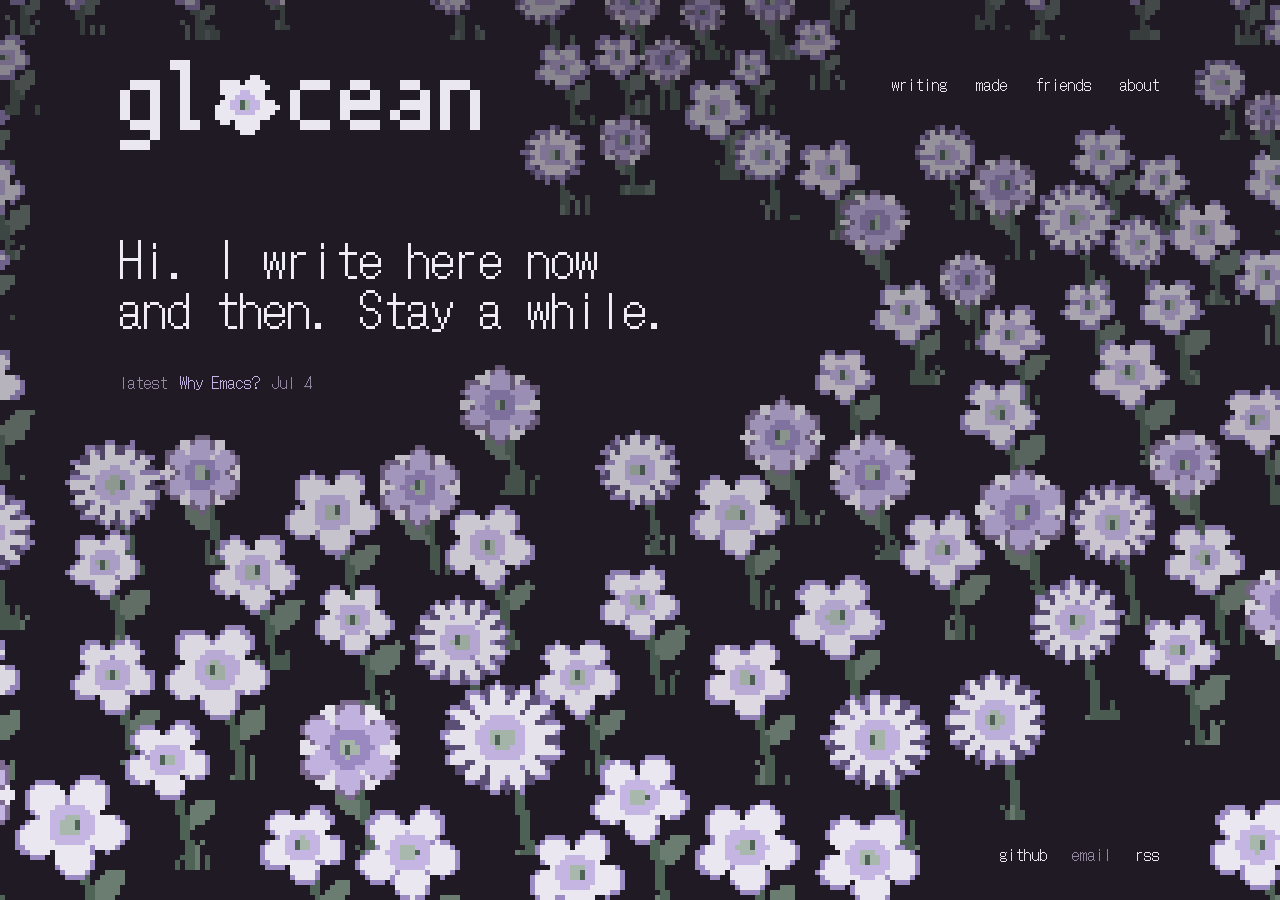
==== index.html @ d0edf9d5 "image-only embeds" ====
<!DOCTYPE html>
<html lang="en">
<head>
  <meta charset="UTF-8">
  <meta name="viewport" content="width=device-width, initial-scale=1.0">
  <title>glocean</title>
  <script>document.documentElement.className+=' js';</script>
  <style>html{color-scheme:dark;background:#1f1a24}</style>
  <meta name="theme-color" content="#c4b5e3">
  <meta property="og:title" content="&#8203;">
  <meta property="og:image" content="https://glocean.dev/assets/og.png">
  <meta name="twitter:card" content="summary_large_image">
  <link rel="icon" type="image/png" sizes="32x32" href="/assets/favicon-32.png">
  <link rel="icon" type="image/png" sizes="16x16" href="/assets/favicon-16.png">
  <link rel="apple-touch-icon" href="/assets/favicon-180.png">
  <link rel="alternate" type="application/rss+xml" title="glocean - writing" href="/feed.xml">
  <link rel="preload" href="/fonts/glocean-dot.woff2" as="font" type="font/woff2" crossorigin>
  <link rel="stylesheet" href="/css/style.css">
</head>
<body data-page="home">
  <div class="root">
    <canvas class="meadow" aria-hidden="true"></canvas>

    <div class="wrap">
      <header class="top">
        <div class="wordmark">
          <a href="/" aria-label="glocean, home"><canvas width="72" height="18"></canvas></a>
          <button type="button" aria-label="pick a petal"></button>
        </div>
        <nav class="nav">
          <a href="/writing/">writing</a>
          <a href="/made/">made</a>
          <a href="/friends/">friends</a>
          <a href="/about/">about</a>
        </nav>
      </header>

      <div class="fade">
        <main>
          <div class="home">
            <h1>Hi. I write here now and then. Stay a while.</h1>
            <!-- LATEST:START -->
            <div class="latest"><span class="muted">latest</span><a class="accent" href="/writing/why-emacs/">Why Emacs?</a><span class="muted">Jul 4</span></div>
            <!-- LATEST:END -->
          </div>
        </main>
      </div>

      <footer class="foot">
        <a href="https://github.com/gloceandotdev" target="_blank" rel="noopener">github</a>
        <span class="muted">email</span>
        <a href="/feed.xml">rss</a>
      </footer>
    </div>

    <canvas class="fall" aria-hidden="true"></canvas>
  </div>

  <script src="/js/meadow.js"></script>
  <script src="/js/site.js"></script>
</body>
</html>
---- css/style.css ----
@font-face {
  font-family: 'glocean dot';
  src: url('/fonts/glocean-dot.woff2') format('woff2');
  font-display: swap;
}

*, *::before, *::after { box-sizing: border-box; }

html, body { margin: 0; background: #1f1a24; color-scheme: dark; }

body {
  color: #ebe7f0;
  font-family: 'glocean dot', monospace;
  font-size: 16px;
  font-weight: 400;
  -webkit-font-smoothing: antialiased;
}

h1, h2, h3, h4, p, ul { margin: 0; font-weight: inherit; }

a { color: inherit; text-decoration: none; }
a:hover { color: #c4b5e3; }

button { font: inherit; }

::selection { background: #c4b5e3; color: #1f1a24; }

.root {
  position: relative;
  overflow: hidden;
  min-height: 100vh;
  display: flex;
  flex-direction: column;
}

.meadow, .fall {
  position: absolute;
  left: 0;
  top: 0;
  display: block;
  image-rendering: pixelated;
  pointer-events: none;
}

.wrap {
  position: relative;
  flex: 1;
  width: 100%;
  max-width: 1160px;
  margin: 0 auto;
  padding: clamp(28px, 5vw, 60px) clamp(20px, 5vw, 60px) 32px;
  display: flex;
  flex-direction: column;
}

.top {
  display: flex;
  flex-wrap: wrap;
  justify-content: space-between;
  align-items: flex-start;
  gap: 16px 32px;
}

.wordmark { position: relative; width: 360px; height: 90px; flex: none; }
.wordmark a { display: block; }
.wordmark canvas { display: block; width: 100%; height: 100%; image-rendering: pixelated; }
.wordmark button {
  all: unset;
  position: absolute;
  left: 23.6111%;
  top: 0;
  width: 22.2222%;
  height: 88.8889%;
  cursor: pointer;
}

.nav { display: flex; flex-wrap: wrap; gap: 12px 28px; padding-top: 14px; }
.nav a.active { color: #c4b5e3; }

.fade { flex: 1; display: flex; flex-direction: column; }

main { flex: 1; display: flex; flex-direction: column; padding-bottom: 48px; }

.floor { height: 240px; flex: none; }

.foot {
  padding-top: 20px;
  display: flex;
  flex-wrap: wrap;
  justify-content: flex-end;
  align-items: center;
  gap: 12px 24px;
}

.muted { color: #958aa3; }
.accent { color: #c4b5e3; }
.sage { color: #a9b8ac; }

.home { display: flex; flex-direction: column; padding-top: clamp(40px, 10vh, 140px); }
.home h1 {
  max-width: 640px;
  align-self: flex-start;
  font-size: 48px;
  line-height: 1.04;
  color: #f1edf5;
  text-wrap: balance;
}
.latest { margin-top: 32px; align-self: flex-start; display: flex; flex-wrap: wrap; gap: 6px 12px; }

.page { display: flex; flex-direction: column; padding-top: 64px; max-width: 820px; }
.page h1 { font-size: 48px; line-height: 1; color: #f1edf5; }
.lede {
  margin-top: 18px;
  max-width: 620px;
  font-size: 24px;
  line-height: 1.3;
  color: #b9b0c6;
  text-wrap: pretty;
}
.endlink { margin-top: 28px; align-self: flex-start; color: #c4b5e3; }

.btn {
  all: unset;
  cursor: pointer;
  box-sizing: border-box;
  display: inline-flex;
  align-items: center;
  height: 28px;
  padding: 0 10px;
  line-height: 1;
  border: 1px solid #3a3245;
}
.btn:hover { color: #c4b5e3; }

.filter {
  margin-top: 44px;
  display: flex;
  flex-wrap: wrap;
  align-items: center;
  gap: 8px;
  padding-bottom: 16px;
  border-bottom: 1px solid #3a3245;
}
.filter button { all: unset; cursor: pointer; box-sizing: border-box; display: inline-flex; align-items: center; height: 28px; padding: 0 10px; line-height: 1; border: 1px solid #3a3245; }
.filter button:hover { color: #c4b5e3; }
.filter button.active { background: #c4b5e3; color: #1f1a24; }
.filter .count { margin-left: auto; line-height: 1; color: #958aa3; }

.post-row { display: flex; flex-direction: column; gap: 8px; padding: 24px 0; border-bottom: 1px solid #3a3245; }
.post-row[hidden] { display: none; }
.meta { display: flex; flex-wrap: wrap; gap: 4px 14px; color: #958aa3; }
.meta .tags, .meta a { color: #a9b8ac; }
.meta a:hover { color: #c4b5e3; }
.row-title { font-size: 32px; line-height: 1.1; }
.row-desc { font-size: 16px; line-height: 1.4; color: #b9b0c6; text-wrap: pretty; }
.empty { margin-top: 24px; color: #b9b0c6; }
.empty[hidden] { display: none; }

.post { display: flex; flex-direction: column; padding-top: 56px; max-width: 700px; }
.post h1 { margin: 0 0 18px; font-size: 48px; line-height: 0.95; color: #f1edf5; }
.post > .meta { padding-bottom: 28px; border-bottom: 1px solid #3a3245; }

.prose { padding-top: 36px; }
.prose h2 { margin: 56px 0 18px; font-size: 32px; line-height: 1.1; color: #f1edf5; }
.prose > h2:first-child { margin-top: 0; }
.prose h3 { margin: 32px 0 10px; font-size: 24px; line-height: 1.2; color: #c4b5e3; }
.prose p { margin: 0 0 22px; font-size: 16px; line-height: 1.9; color: #e3dde9; text-wrap: pretty; }
.prose i, .prose em, .prose b, .prose strong { font-style: normal; font-weight: inherit; color: #c4b5e3; }
.prose a { color: #c4b5e3; }
.prose code { font-family: inherit; font-size: 16px; color: #c4b5e3; background: #2a2431; padding: 1px 6px; }
.prose pre { margin: 0 0 22px; padding: 16px 20px; background: #17131b; overflow-x: auto; }
.prose pre code { background: none; padding: 0; color: #e3dde9; line-height: 1.5; }
.prose ul, .prose ol { margin: 0 0 22px; padding-left: 24px; line-height: 1.9; color: #e3dde9; }

.post-end {
  margin-top: 28px;
  padding-top: 20px;
  border-top: 1px solid #3a3245;
  display: flex;
  flex-wrap: wrap;
  justify-content: space-between;
  gap: 12px 24px;
  color: #958aa3;
}
.post-end .filed { display: flex; gap: 10px; }
.post-end .filed a { color: #a9b8ac; }
.post-end .filed a:hover { color: #c4b5e3; }

.proj-list { margin-top: 44px; display: flex; flex-direction: column; }
.proj { display: flex; flex-direction: column; gap: 6px; padding: 22px 0; border-top: 1px solid #3a3245; }
.proj:last-child { border-bottom: 1px solid #3a3245; }
.proj-head { display: flex; flex-wrap: wrap; justify-content: space-between; align-items: baseline; gap: 4px 16px; }
.proj-head .lang { color: #958aa3; }

.badge-own { margin-top: 44px; display: flex; flex-wrap: wrap; align-items: center; gap: 20px 28px; }
.badge-own img, .badges img { display: block; width: 176px; height: 62px; image-rendering: pixelated; }
.badge-info { display: flex; flex-direction: column; gap: 12px; min-width: 0; flex: 1; }
.badge-info code { font-family: inherit; font-size: 14px; line-height: 1.5; color: #b9b0c6; word-break: break-all; }
.badge-actions { display: flex; flex-wrap: wrap; align-items: center; gap: 8px 18px; }
.badge-actions { gap: 8px; }
.badge-actions .btn { color: #c4b5e3; }
.badges { margin-top: 56px; padding-top: 24px; border-top: 1px solid #3a3245; display: flex; flex-wrap: wrap; gap: 16px; }
.badges a { display: block; }

.about-lede { margin-top: 28px; max-width: 680px; line-height: 1.35; }
.cols {
  margin-top: 56px;
  display: grid;
  grid-template-columns: repeat(auto-fit, minmax(min(100%, 300px), 1fr));
  gap: 48px 56px;
}
.col { display: flex; flex-direction: column; }
.col-label { color: #c4b5e3; padding-bottom: 12px; }
.col-item { padding: 12px 0; border-top: 1px solid #3a3245; line-height: 1.35; }

html.js .fade, html.js .meadow, html.js .fall { opacity: 0; }

@media (prefers-reduced-motion: reduce) {
  html.js .fade, html.js .meadow, html.js .fall { opacity: 1; }
}

@media (max-width: 420px) {
  .wordmark { width: 288px; height: 72px; }
}
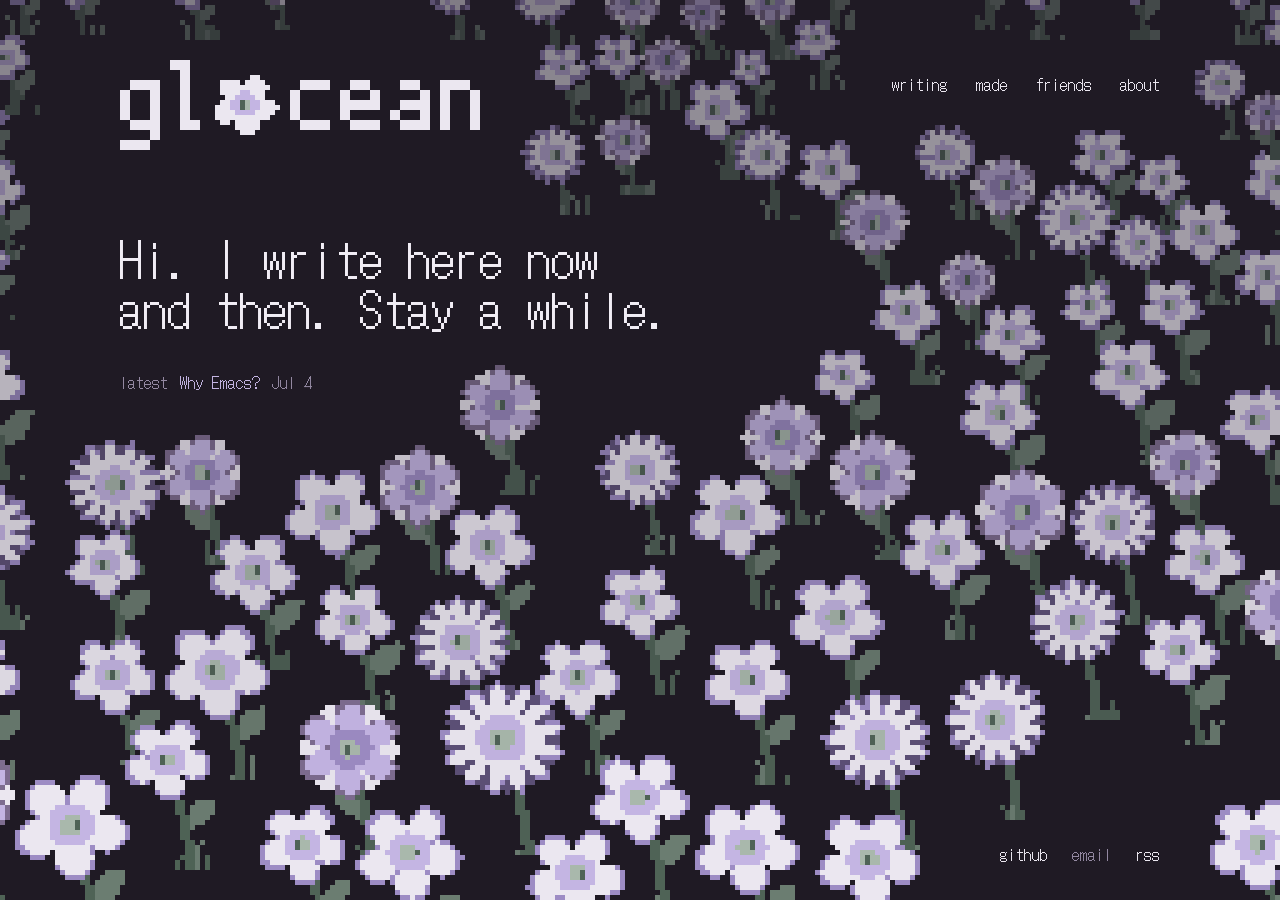
==== commit 615c292e: "capitalize Glocean in titles" ====
--- a/index.html
+++ b/index.html
@@ -3,17 +3,17 @@
 <head>
   <meta charset="UTF-8">
   <meta name="viewport" content="width=device-width, initial-scale=1.0">
-  <title>glocean</title>
+  <title>Glocean</title>
   <script>document.documentElement.className+=' js';</script>
   <style>html{color-scheme:dark;background:#1f1a24}</style>
   <meta name="theme-color" content="#c4b5e3">
-  <meta property="og:title" content="&#8203;">
+  <meta property="og:title" content="Glocean">
   <meta property="og:image" content="https://glocean.dev/assets/og.png">
   <meta name="twitter:card" content="summary_large_image">
   <link rel="icon" type="image/png" sizes="32x32" href="/assets/favicon-32.png">
   <link rel="icon" type="image/png" sizes="16x16" href="/assets/favicon-16.png">
   <link rel="apple-touch-icon" href="/assets/favicon-180.png">
-  <link rel="alternate" type="application/rss+xml" title="glocean - writing" href="/feed.xml">
+  <link rel="alternate" type="application/rss+xml" title="Glocean - writing" href="/feed.xml">
   <link rel="preload" href="/fonts/glocean-dot.woff2" as="font" type="font/woff2" crossorigin>
   <link rel="stylesheet" href="/css/style.css">
 </head>
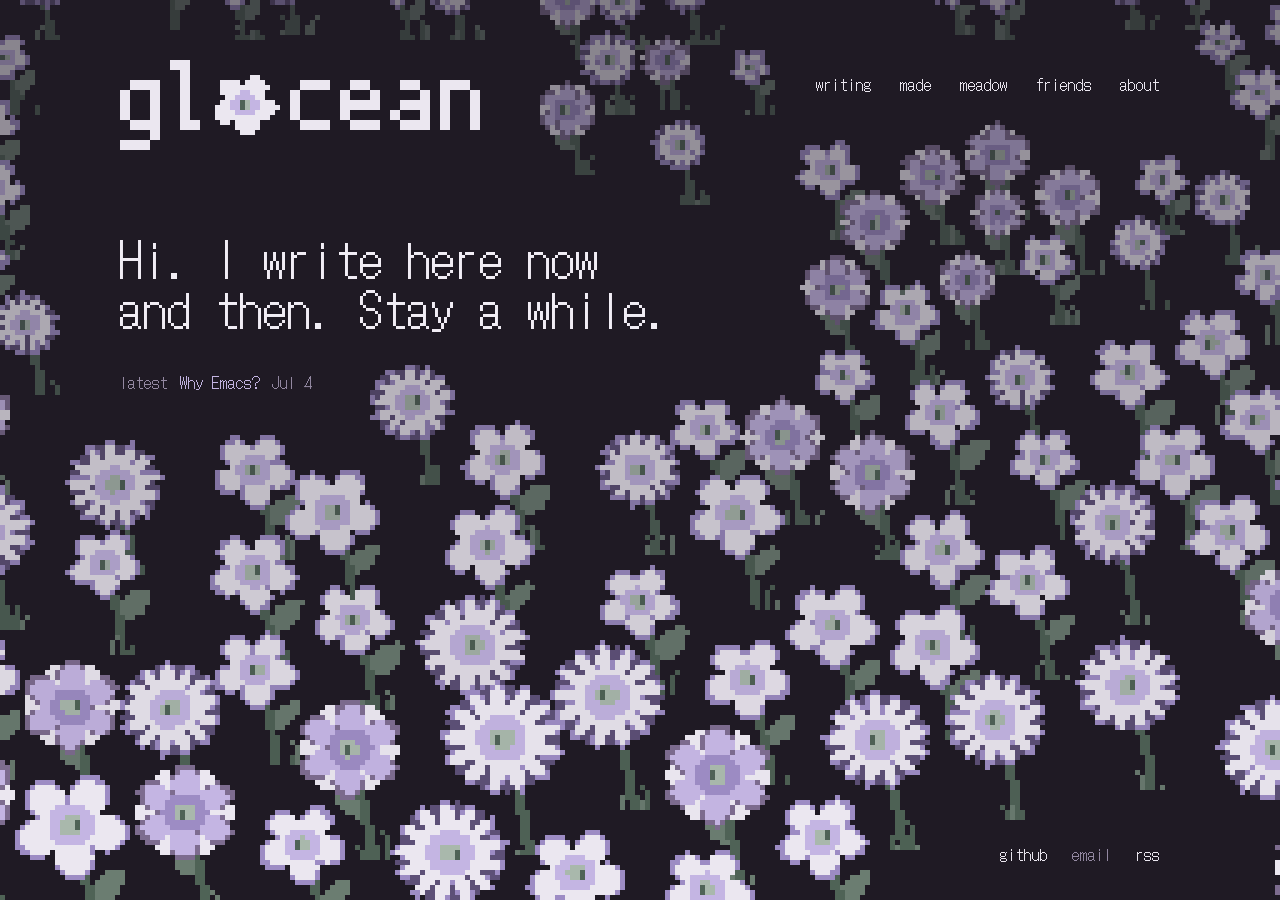
==== commit 4df4cdd0: "add meadow palette page" ====
--- a/index.html
+++ b/index.html
@@ -30,6 +30,7 @@
         <nav class="nav">
           <a href="/writing/">writing</a>
           <a href="/made/">made</a>
+          <a href="/meadow/">meadow</a>
           <a href="/friends/">friends</a>
           <a href="/about/">about</a>
         </nav>
--- a/css/style.css
+++ b/css/style.css
@@ -213,6 +213,30 @@
 .col-label { color: #c4b5e3; padding-bottom: 12px; }
 .col-item { padding: 12px 0; border-top: 1px solid #3a3245; line-height: 1.35; }
 
+.pal-actions { margin-top: 28px; display: flex; flex-wrap: wrap; align-items: center; gap: 8px 18px; }
+.pal-actions .btn { color: #c4b5e3; }
+.pal-label {
+  margin-top: 56px;
+  padding-bottom: 12px;
+  border-bottom: 1px solid #3a3245;
+  display: flex;
+  justify-content: space-between;
+  gap: 16px;
+  color: #c4b5e3;
+}
+.pal-label span + span { color: #958aa3; }
+.swatches { margin-top: 20px; display: grid; grid-template-columns: repeat(auto-fill, minmax(88px, 1fr)); gap: 20px 16px; }
+.swatch, .shade { all: unset; cursor: pointer; display: flex; flex-direction: column; gap: 4px; }
+.swatch .chip, .shade .chip { display: block; height: 64px; border: 1px solid #3a3245; margin-bottom: 4px; }
+.swatch.term .chip { height: 28px; }
+.flower { display: flex; flex-direction: column; gap: 8px; }
+@media (min-width: 640px) { .swatches.flowers { grid-template-columns: repeat(6, 1fr); } }
+.flower .chip { height: 40px; }
+.hex { color: #958aa3; }
+.swatch:hover .hex, .shade:hover .hex { color: #c4b5e3; }
+.swatch:focus-visible, .shade:focus-visible { outline: 1px solid #c4b5e3; outline-offset: 4px; }
+.page > .empty { margin-top: 20px; }
+
 html.js .fade, html.js .meadow, html.js .fall { opacity: 0; }
 
 @media (prefers-reduced-motion: reduce) {
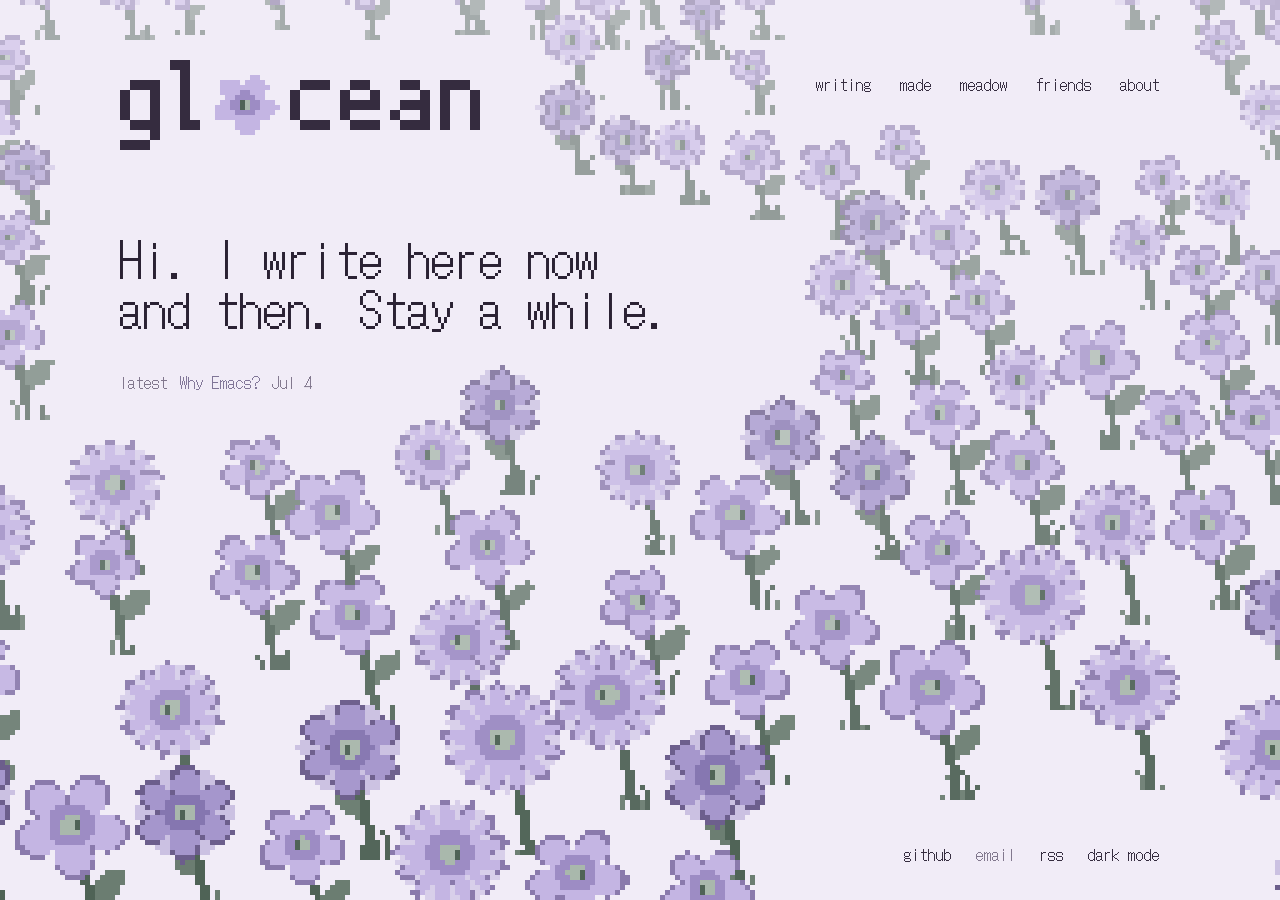
==== commit a1332452: "add light mode and meadow light" ====
--- a/index.html
+++ b/index.html
@@ -4,8 +4,8 @@
   <meta charset="UTF-8">
   <meta name="viewport" content="width=device-width, initial-scale=1.0">
   <title>Glocean</title>
-  <script>document.documentElement.className+=' js';</script>
-  <style>html{color-scheme:dark;background:#1f1a24}</style>
+  <script>(function(){var e=document.documentElement;e.className+=' js';try{var t=localStorage.getItem('theme');if(t==='light'||t==='dark')e.setAttribute('data-theme',t);}catch(n){}})();</script>
+  <style>html{color-scheme:dark;background:#1f1a24}@media(prefers-color-scheme:light){html:not([data-theme=dark]){color-scheme:light;background:#f1ecf7}}html[data-theme=light]{color-scheme:light;background:#f1ecf7}</style>
   <meta name="theme-color" content="#c4b5e3">
   <meta property="og:title" content="Glocean">
   <meta property="og:image" content="https://glocean.dev/assets/og.png">
@@ -51,6 +51,7 @@
         <a href="https://github.com/gloceandotdev" target="_blank" rel="noopener">github</a>
         <span class="muted">email</span>
         <a href="/feed.xml">rss</a>
+        <button type="button" class="theme" hidden>light mode</button>
       </footer>
     </div>
 
--- a/css/style.css
+++ b/css/style.css
@@ -4,12 +4,59 @@
   font-display: swap;
 }
 
+:root {
+  color-scheme: dark;
+  --base: #1f1a24;
+  --text: #ebe7f0;
+  --head: #f1edf5;
+  --body: #e3dde9;
+  --subtle: #b9b0c6;
+  --muted: #958aa3;
+  --accent: #c4b5e3;
+  --sage: #a9b8ac;
+  --line: #3a3245;
+  --code: #2a2431;
+  --pre: #17131b;
+}
+
+@media (prefers-color-scheme: light) {
+  :root:not([data-theme="dark"]) {
+    color-scheme: light;
+    --base: #f1ecf7;
+    --text: #352c3f;
+    --head: #2b2234;
+    --body: #3f3649;
+    --subtle: #5c5169;
+    --muted: #81778d;
+    --accent: #807597;
+    --sage: #6e8272;
+    --line: #d9d2e2;
+    --code: #e6e0ed;
+    --pre: #e6e0ed;
+  }
+}
+
+:root[data-theme="light"] {
+  color-scheme: light;
+  --base: #f1ecf7;
+  --text: #352c3f;
+  --head: #2b2234;
+  --body: #3f3649;
+  --subtle: #5c5169;
+  --muted: #81778d;
+  --accent: #807597;
+  --sage: #6e8272;
+  --line: #d9d2e2;
+  --code: #e6e0ed;
+  --pre: #e6e0ed;
+}
+
 *, *::before, *::after { box-sizing: border-box; }
 
-html, body { margin: 0; background: #1f1a24; color-scheme: dark; }
+html, body { margin: 0; background: var(--base); }
 
 body {
-  color: #ebe7f0;
+  color: var(--text);
   font-family: 'glocean dot', monospace;
   font-size: 16px;
   font-weight: 400;
@@ -19,11 +66,11 @@
 h1, h2, h3, h4, p, ul { margin: 0; font-weight: inherit; }
 
 a { color: inherit; text-decoration: none; }
-a:hover { color: #c4b5e3; }
+a:hover { color: var(--accent); }
 
 button { font: inherit; }
 
-::selection { background: #c4b5e3; color: #1f1a24; }
+::selection { background: var(--accent); color: var(--base); }
 
 .root {
   position: relative;
@@ -75,13 +122,18 @@
 }
 
 .nav { display: flex; flex-wrap: wrap; gap: 12px 28px; padding-top: 14px; }
-.nav a.active { color: #c4b5e3; }
+.nav a.active { color: var(--accent); }
 
 .fade { flex: 1; display: flex; flex-direction: column; }
 
 main { flex: 1; display: flex; flex-direction: column; padding-bottom: 48px; }
 
 .floor { height: 240px; flex: none; }
+
+button.theme { all: unset; cursor: pointer; }
+button.theme[hidden] { display: none; }
+button.theme:hover { color: var(--accent); }
+button.theme:focus-visible { outline: 1px solid var(--accent); outline-offset: 4px; }
 
 .foot {
   padding-top: 20px;
@@ -92,9 +144,9 @@
   gap: 12px 24px;
 }
 
-.muted { color: #958aa3; }
-.accent { color: #c4b5e3; }
-.sage { color: #a9b8ac; }
+.muted { color: var(--muted); }
+.accent { color: var(--accent); }
+.sage { color: var(--sage); }
 
 .home { display: flex; flex-direction: column; padding-top: clamp(40px, 10vh, 140px); }
 .home h1 {
@@ -102,22 +154,22 @@
   align-self: flex-start;
   font-size: 48px;
   line-height: 1.04;
-  color: #f1edf5;
+  color: var(--head);
   text-wrap: balance;
 }
 .latest { margin-top: 32px; align-self: flex-start; display: flex; flex-wrap: wrap; gap: 6px 12px; }
 
 .page { display: flex; flex-direction: column; padding-top: 64px; max-width: 820px; }
-.page h1 { font-size: 48px; line-height: 1; color: #f1edf5; }
+.page h1 { font-size: 48px; line-height: 1; color: var(--head); }
 .lede {
   margin-top: 18px;
   max-width: 620px;
   font-size: 24px;
   line-height: 1.3;
-  color: #b9b0c6;
+  color: var(--subtle);
   text-wrap: pretty;
 }
-.endlink { margin-top: 28px; align-self: flex-start; color: #c4b5e3; }
+.endlink { margin-top: 28px; align-self: flex-start; color: var(--accent); }
 
 .btn {
   all: unset;
@@ -128,9 +180,9 @@
   height: 28px;
   padding: 0 10px;
   line-height: 1;
-  border: 1px solid #3a3245;
-}
-.btn:hover { color: #c4b5e3; }
+  border: 1px solid var(--line);
+}
+.btn:hover { color: var(--accent); }
 
 .filter {
   margin-top: 44px;
@@ -139,67 +191,67 @@
   align-items: center;
   gap: 8px;
   padding-bottom: 16px;
-  border-bottom: 1px solid #3a3245;
-}
-.filter button { all: unset; cursor: pointer; box-sizing: border-box; display: inline-flex; align-items: center; height: 28px; padding: 0 10px; line-height: 1; border: 1px solid #3a3245; }
-.filter button:hover { color: #c4b5e3; }
-.filter button.active { background: #c4b5e3; color: #1f1a24; }
-.filter .count { margin-left: auto; line-height: 1; color: #958aa3; }
-
-.post-row { display: flex; flex-direction: column; gap: 8px; padding: 24px 0; border-bottom: 1px solid #3a3245; }
+  border-bottom: 1px solid var(--line);
+}
+.filter button { all: unset; cursor: pointer; box-sizing: border-box; display: inline-flex; align-items: center; height: 28px; padding: 0 10px; line-height: 1; border: 1px solid var(--line); }
+.filter button:hover { color: var(--accent); }
+.filter button.active { background: var(--accent); color: var(--base); }
+.filter .count { margin-left: auto; line-height: 1; color: var(--muted); }
+
+.post-row { display: flex; flex-direction: column; gap: 8px; padding: 24px 0; border-bottom: 1px solid var(--line); }
 .post-row[hidden] { display: none; }
-.meta { display: flex; flex-wrap: wrap; gap: 4px 14px; color: #958aa3; }
-.meta .tags, .meta a { color: #a9b8ac; }
-.meta a:hover { color: #c4b5e3; }
+.meta { display: flex; flex-wrap: wrap; gap: 4px 14px; color: var(--muted); }
+.meta .tags, .meta a { color: var(--sage); }
+.meta a:hover { color: var(--accent); }
 .row-title { font-size: 32px; line-height: 1.1; }
-.row-desc { font-size: 16px; line-height: 1.4; color: #b9b0c6; text-wrap: pretty; }
-.empty { margin-top: 24px; color: #b9b0c6; }
+.row-desc { font-size: 16px; line-height: 1.4; color: var(--subtle); text-wrap: pretty; }
+.empty { margin-top: 24px; color: var(--subtle); }
 .empty[hidden] { display: none; }
 
 .post { display: flex; flex-direction: column; padding-top: 56px; max-width: 700px; }
-.post h1 { margin: 0 0 18px; font-size: 48px; line-height: 0.95; color: #f1edf5; }
-.post > .meta { padding-bottom: 28px; border-bottom: 1px solid #3a3245; }
+.post h1 { margin: 0 0 18px; font-size: 48px; line-height: 0.95; color: var(--head); }
+.post > .meta { padding-bottom: 28px; border-bottom: 1px solid var(--line); }
 
 .prose { padding-top: 36px; }
-.prose h2 { margin: 56px 0 18px; font-size: 32px; line-height: 1.1; color: #f1edf5; }
+.prose h2 { margin: 56px 0 18px; font-size: 32px; line-height: 1.1; color: var(--head); }
 .prose > h2:first-child { margin-top: 0; }
-.prose h3 { margin: 32px 0 10px; font-size: 24px; line-height: 1.2; color: #c4b5e3; }
-.prose p { margin: 0 0 22px; font-size: 16px; line-height: 1.9; color: #e3dde9; text-wrap: pretty; }
-.prose i, .prose em, .prose b, .prose strong { font-style: normal; font-weight: inherit; color: #c4b5e3; }
-.prose a { color: #c4b5e3; }
-.prose code { font-family: inherit; font-size: 16px; color: #c4b5e3; background: #2a2431; padding: 1px 6px; }
-.prose pre { margin: 0 0 22px; padding: 16px 20px; background: #17131b; overflow-x: auto; }
-.prose pre code { background: none; padding: 0; color: #e3dde9; line-height: 1.5; }
-.prose ul, .prose ol { margin: 0 0 22px; padding-left: 24px; line-height: 1.9; color: #e3dde9; }
+.prose h3 { margin: 32px 0 10px; font-size: 24px; line-height: 1.2; color: var(--accent); }
+.prose p { margin: 0 0 22px; font-size: 16px; line-height: 1.9; color: var(--body); text-wrap: pretty; }
+.prose i, .prose em, .prose b, .prose strong { font-style: normal; font-weight: inherit; color: var(--accent); }
+.prose a { color: var(--accent); }
+.prose code { font-family: inherit; font-size: 16px; color: var(--accent); background: var(--code); padding: 1px 6px; }
+.prose pre { margin: 0 0 22px; padding: 16px 20px; background: var(--pre); overflow-x: auto; }
+.prose pre code { background: none; padding: 0; color: var(--body); line-height: 1.5; }
+.prose ul, .prose ol { margin: 0 0 22px; padding-left: 24px; line-height: 1.9; color: var(--body); }
 
 .post-end {
   margin-top: 28px;
   padding-top: 20px;
-  border-top: 1px solid #3a3245;
+  border-top: 1px solid var(--line);
   display: flex;
   flex-wrap: wrap;
   justify-content: space-between;
   gap: 12px 24px;
-  color: #958aa3;
+  color: var(--muted);
 }
 .post-end .filed { display: flex; gap: 10px; }
-.post-end .filed a { color: #a9b8ac; }
-.post-end .filed a:hover { color: #c4b5e3; }
+.post-end .filed a { color: var(--sage); }
+.post-end .filed a:hover { color: var(--accent); }
 
 .proj-list { margin-top: 44px; display: flex; flex-direction: column; }
-.proj { display: flex; flex-direction: column; gap: 6px; padding: 22px 0; border-top: 1px solid #3a3245; }
-.proj:last-child { border-bottom: 1px solid #3a3245; }
+.proj { display: flex; flex-direction: column; gap: 6px; padding: 22px 0; border-top: 1px solid var(--line); }
+.proj:last-child { border-bottom: 1px solid var(--line); }
 .proj-head { display: flex; flex-wrap: wrap; justify-content: space-between; align-items: baseline; gap: 4px 16px; }
-.proj-head .lang { color: #958aa3; }
+.proj-head .lang { color: var(--muted); }
 
 .badge-own { margin-top: 44px; display: flex; flex-wrap: wrap; align-items: center; gap: 20px 28px; }
 .badge-own img, .badges img { display: block; width: 176px; height: 62px; image-rendering: pixelated; }
 .badge-info { display: flex; flex-direction: column; gap: 12px; min-width: 0; flex: 1; }
-.badge-info code { font-family: inherit; font-size: 14px; line-height: 1.5; color: #b9b0c6; word-break: break-all; }
+.badge-info code { font-family: inherit; font-size: 14px; line-height: 1.5; color: var(--subtle); word-break: break-all; }
 .badge-actions { display: flex; flex-wrap: wrap; align-items: center; gap: 8px 18px; }
 .badge-actions { gap: 8px; }
-.badge-actions .btn { color: #c4b5e3; }
-.badges { margin-top: 56px; padding-top: 24px; border-top: 1px solid #3a3245; display: flex; flex-wrap: wrap; gap: 16px; }
+.badge-actions .btn { color: var(--accent); }
+.badges { margin-top: 56px; padding-top: 24px; border-top: 1px solid var(--line); display: flex; flex-wrap: wrap; gap: 16px; }
 .badges a { display: block; }
 
 .about-lede { margin-top: 28px; max-width: 680px; line-height: 1.35; }
@@ -210,32 +262,40 @@
   gap: 48px 56px;
 }
 .col { display: flex; flex-direction: column; }
-.col-label { color: #c4b5e3; padding-bottom: 12px; }
-.col-item { padding: 12px 0; border-top: 1px solid #3a3245; line-height: 1.35; }
+.col-label { color: var(--accent); padding-bottom: 12px; }
+.col-item { padding: 12px 0; border-top: 1px solid var(--line); line-height: 1.35; }
 
 .pal-actions { margin-top: 28px; display: flex; flex-wrap: wrap; align-items: center; gap: 8px 18px; }
-.pal-actions .btn { color: #c4b5e3; }
+.pal-actions .btn { color: var(--accent); }
 .pal-label {
   margin-top: 56px;
   padding-bottom: 12px;
-  border-bottom: 1px solid #3a3245;
+  border-bottom: 1px solid var(--line);
   display: flex;
   justify-content: space-between;
   gap: 16px;
-  color: #c4b5e3;
-}
-.pal-label span + span { color: #958aa3; }
+  color: var(--accent);
+}
+.pal-label span + span { color: var(--muted); }
 .swatches { margin-top: 20px; display: grid; grid-template-columns: repeat(auto-fill, minmax(88px, 1fr)); gap: 20px 16px; }
 .swatch, .shade { all: unset; cursor: pointer; display: flex; flex-direction: column; gap: 4px; }
-.swatch .chip, .shade .chip { display: block; height: 64px; border: 1px solid #3a3245; margin-bottom: 4px; }
+.swatch .chip, .shade .chip { display: block; height: 64px; border: 1px solid var(--line); margin-bottom: 4px; }
 .swatch.term .chip { height: 28px; }
 .flower { display: flex; flex-direction: column; gap: 8px; }
 @media (min-width: 640px) { .swatches.flowers { grid-template-columns: repeat(6, 1fr); } }
 .flower .chip { height: 40px; }
-.hex { color: #958aa3; }
-.swatch:hover .hex, .shade:hover .hex { color: #c4b5e3; }
-.swatch:focus-visible, .shade:focus-visible { outline: 1px solid #c4b5e3; outline-offset: 4px; }
-.page > .empty { margin-top: 20px; }
+.hex { color: var(--muted); }
+.swatch:hover .hex, .shade:hover .hex { color: var(--accent); }
+.swatch:focus-visible, .shade:focus-visible { outline: 1px solid var(--accent); outline-offset: 4px; }
+.page .ports-empty { margin-top: 20px; }
+.v-dark { display: contents; }
+.v-light { display: none; }
+:root[data-theme="light"] .v-dark { display: none; }
+:root[data-theme="light"] .v-light { display: contents; }
+@media (prefers-color-scheme: light) {
+  :root:not([data-theme="dark"]) .v-dark { display: none; }
+  :root:not([data-theme="dark"]) .v-light { display: contents; }
+}
 
 html.js .fade, html.js .meadow, html.js .fall { opacity: 0; }
 
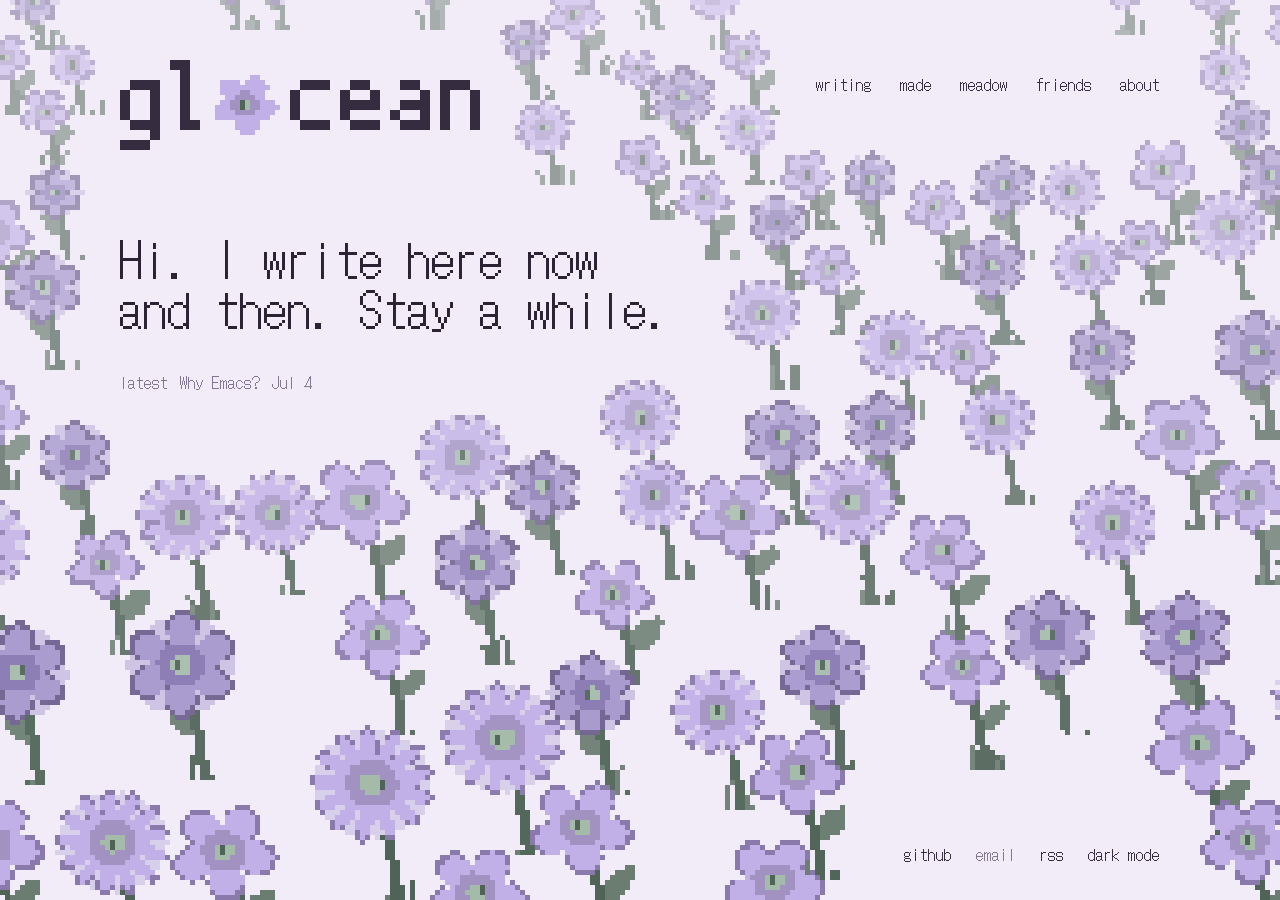
==== commit 3378c19a: "meadow: brighten palette, list ghostty port" ====
--- a/index.html
+++ b/index.html
@@ -6,7 +6,7 @@
   <title>Glocean</title>
   <script>(function(){var e=document.documentElement;e.className+=' js';try{var t=localStorage.getItem('theme');if(t==='light'||t==='dark')e.setAttribute('data-theme',t);}catch(n){}})();</script>
   <style>html{color-scheme:dark;background:#1f1a24}@media(prefers-color-scheme:light){html:not([data-theme=dark]){color-scheme:light;background:#f1ecf7}}html[data-theme=light]{color-scheme:light;background:#f1ecf7}</style>
-  <meta name="theme-color" content="#c4b5e3">
+  <meta name="theme-color" content="#c1b0e7">
   <meta property="og:title" content="Glocean">
   <meta property="og:image" content="https://glocean.dev/assets/og.png">
   <meta name="twitter:card" content="summary_large_image">
--- a/css/style.css
+++ b/css/style.css
@@ -12,8 +12,8 @@
   --body: #e3dde9;
   --subtle: #b9b0c6;
   --muted: #958aa3;
-  --accent: #c4b5e3;
-  --sage: #a9b8ac;
+  --accent: #c1b0e7;
+  --sage: #a4bba9;
   --line: #3a3245;
   --code: #2a2431;
   --pre: #17131b;
@@ -183,6 +183,7 @@
   border: 1px solid var(--line);
 }
 .btn:hover { color: var(--accent); }
+.btn[hidden] { display: none; }
 
 .filter {
   margin-top: 44px;
@@ -287,7 +288,9 @@
 .hex { color: var(--muted); }
 .swatch:hover .hex, .shade:hover .hex { color: var(--accent); }
 .swatch:focus-visible, .shade:focus-visible { outline: 1px solid var(--accent); outline-offset: 4px; }
-.page .ports-empty { margin-top: 20px; }
+.ports { margin-top: 20px; display: flex; flex-wrap: wrap; gap: 12px; }
+.ports a { box-sizing: border-box; display: inline-flex; align-items: center; height: 44px; padding: 0 22px; line-height: 1; border: 1px solid var(--line); }
+.ports a:focus-visible { outline: 1px solid var(--accent); outline-offset: 4px; }
 .v-dark { display: contents; }
 .v-light { display: none; }
 :root[data-theme="light"] .v-dark { display: none; }
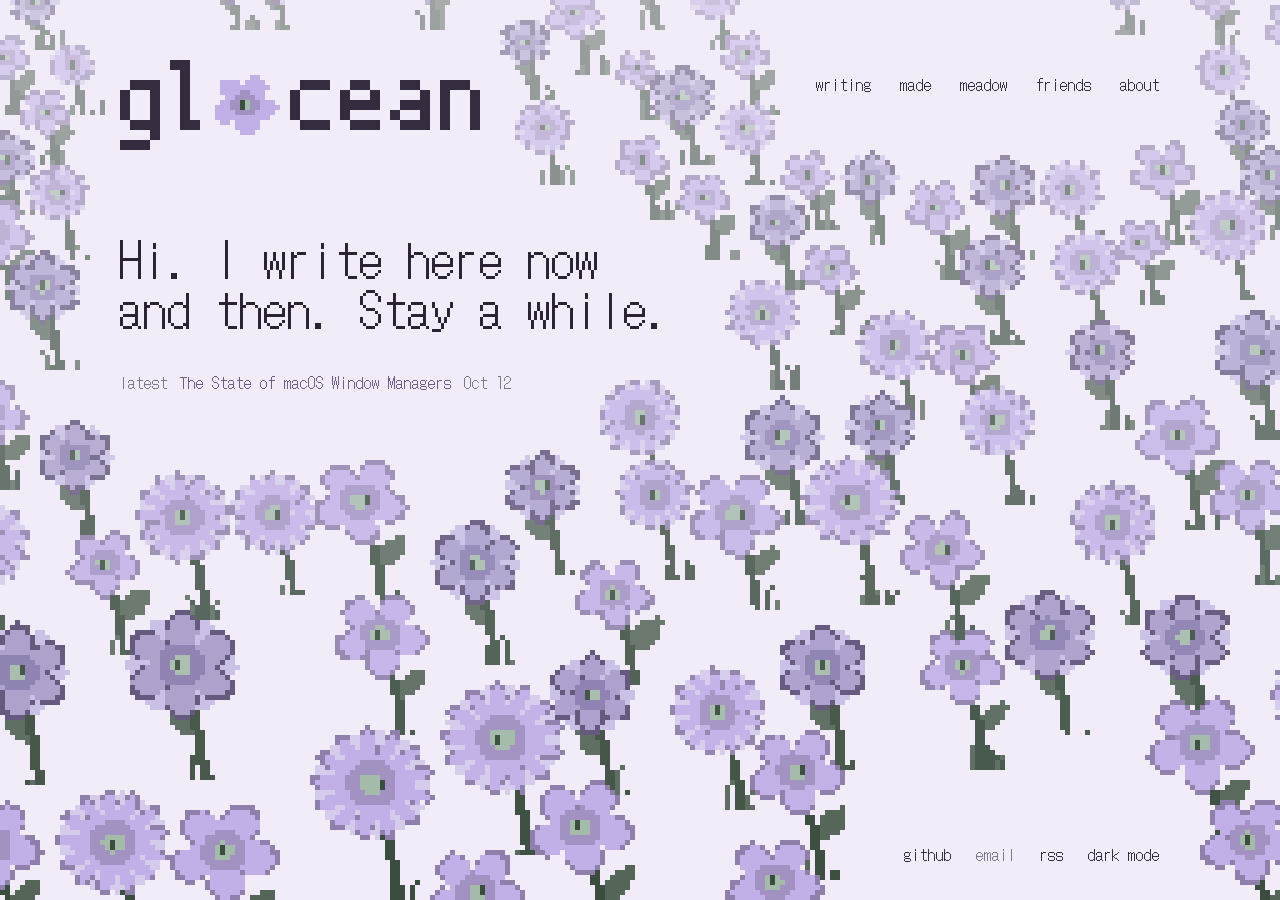
==== commit 80bd8678: "posts: add macos window managers post" ====
--- a/index.html
+++ b/index.html
@@ -41,7 +41,7 @@
           <div class="home">
             <h1>Hi. I write here now and then. Stay a while.</h1>
             <!-- LATEST:START -->
-            <div class="latest"><span class="muted">latest</span><a class="accent" href="/writing/why-emacs/">Why Emacs?</a><span class="muted">Jul 4</span></div>
+            <div class="latest"><span class="muted">latest</span><a class="accent" href="/writing/the-state-of-macos-window-managers/">The State of macOS Window Managers</a><span class="muted">Oct 12</span></div>
             <!-- LATEST:END -->
           </div>
         </main>
--- a/css/style.css
+++ b/css/style.css
@@ -28,8 +28,8 @@
     --body: #3f3649;
     --subtle: #5c5169;
     --muted: #81778d;
-    --accent: #807597;
-    --sage: #6e8272;
+    --accent: #6d5b90;
+    --sage: #536e59;
     --line: #d9d2e2;
     --code: #e6e0ed;
     --pre: #e6e0ed;
@@ -44,8 +44,8 @@
   --body: #3f3649;
   --subtle: #5c5169;
   --muted: #81778d;
-  --accent: #807597;
-  --sage: #6e8272;
+  --accent: #6d5b90;
+  --sage: #536e59;
   --line: #d9d2e2;
   --code: #e6e0ed;
   --pre: #e6e0ed;
@@ -291,6 +291,9 @@
 .ports { margin-top: 20px; display: flex; flex-wrap: wrap; gap: 12px; }
 .ports a { box-sizing: border-box; display: inline-flex; align-items: center; height: 44px; padding: 0 22px; line-height: 1; border: 1px solid var(--line); }
 .ports a:focus-visible { outline: 1px solid var(--accent); outline-offset: 4px; }
+.ports-note { margin-top: 16px; }
+.ports-note a { color: var(--accent); }
+.ports-note a:hover { text-decoration: underline; }
 .v-dark { display: contents; }
 .v-light { display: none; }
 :root[data-theme="light"] .v-dark { display: none; }
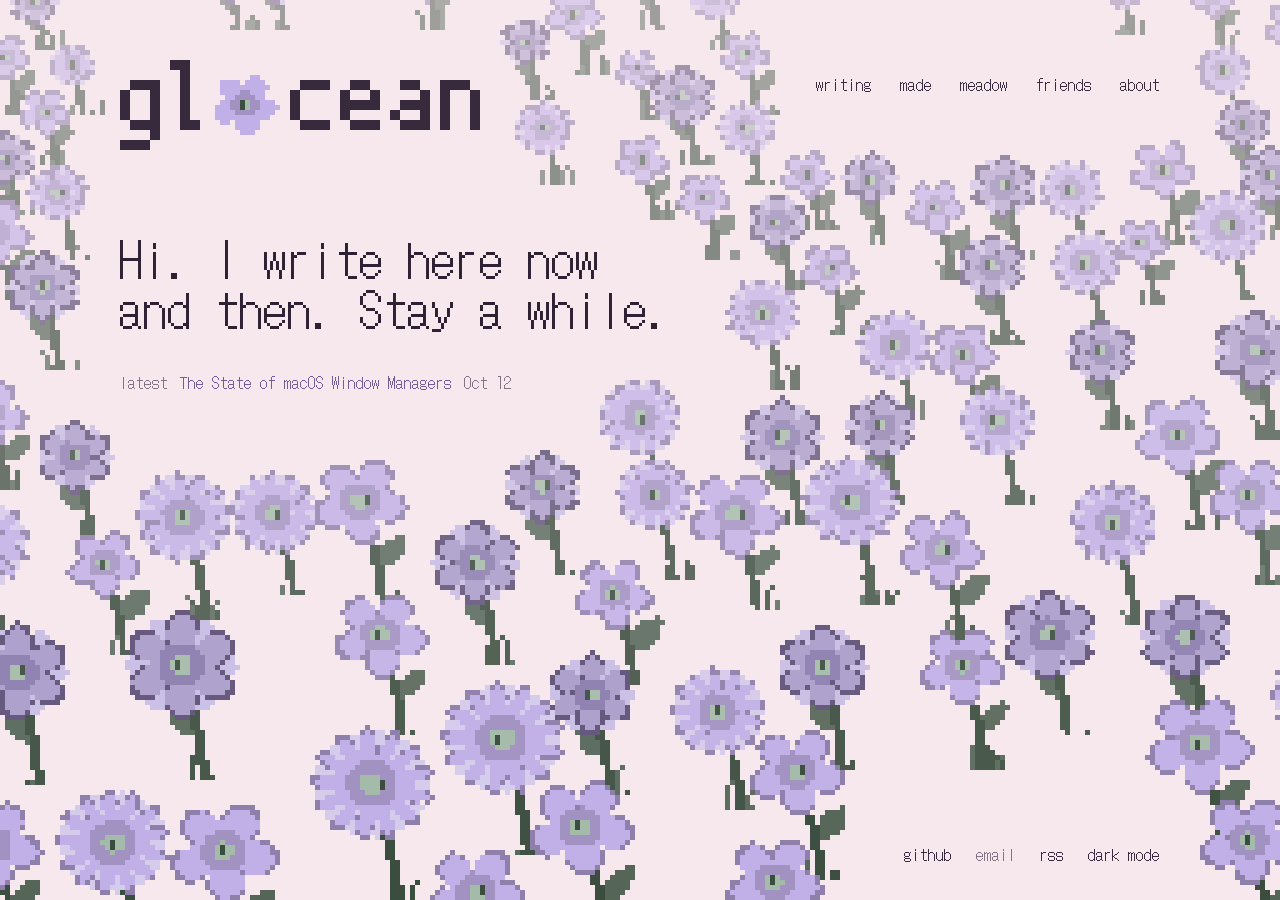
==== commit 96a8a7b5: "meadow: make light rosy" ====
--- a/index.html
+++ b/index.html
@@ -5,7 +5,7 @@
   <meta name="viewport" content="width=device-width, initial-scale=1.0">
   <title>Glocean</title>
   <script>(function(){var e=document.documentElement;e.className+=' js';try{var t=localStorage.getItem('theme');if(t==='light'||t==='dark')e.setAttribute('data-theme',t);}catch(n){}})();</script>
-  <style>html{color-scheme:dark;background:#1f1a24}@media(prefers-color-scheme:light){html:not([data-theme=dark]){color-scheme:light;background:#f1ecf7}}html[data-theme=light]{color-scheme:light;background:#f1ecf7}</style>
+  <style>html{color-scheme:dark;background:#1f1a24}@media(prefers-color-scheme:light){html:not([data-theme=dark]){color-scheme:light;background:#f7e8ee}}html[data-theme=light]{color-scheme:light;background:#f7e8ee}</style>
   <meta name="theme-color" content="#c1b0e7">
   <meta property="og:title" content="Glocean">
   <meta property="og:image" content="https://glocean.dev/assets/og.png">
--- a/css/style.css
+++ b/css/style.css
@@ -22,33 +22,33 @@
 @media (prefers-color-scheme: light) {
   :root:not([data-theme="dark"]) {
     color-scheme: light;
-    --base: #f1ecf7;
-    --text: #352c3f;
-    --head: #2b2234;
-    --body: #3f3649;
-    --subtle: #5c5169;
-    --muted: #81778d;
-    --accent: #6d5b90;
-    --sage: #536e59;
-    --line: #d9d2e2;
-    --code: #e6e0ed;
-    --pre: #e6e0ed;
+    --base: #f7e8ee;
+    --text: #382a3d;
+    --head: #2e2133;
+    --body: #423448;
+    --subtle: #5f4e63;
+    --muted: #857284;
+    --accent: #715c97;
+    --sage: #507357;
+    --line: #e1ced7;
+    --code: #efdee4;
+    --pre: #efdee4;
   }
 }
 
 :root[data-theme="light"] {
   color-scheme: light;
-  --base: #f1ecf7;
-  --text: #352c3f;
-  --head: #2b2234;
-  --body: #3f3649;
-  --subtle: #5c5169;
-  --muted: #81778d;
-  --accent: #6d5b90;
-  --sage: #536e59;
-  --line: #d9d2e2;
-  --code: #e6e0ed;
-  --pre: #e6e0ed;
+  --base: #f7e8ee;
+  --text: #382a3d;
+  --head: #2e2133;
+  --body: #423448;
+  --subtle: #5f4e63;
+  --muted: #857284;
+  --accent: #715c97;
+  --sage: #507357;
+  --line: #e1ced7;
+  --code: #efdee4;
+  --pre: #efdee4;
 }
 
 *, *::before, *::after { box-sizing: border-box; }
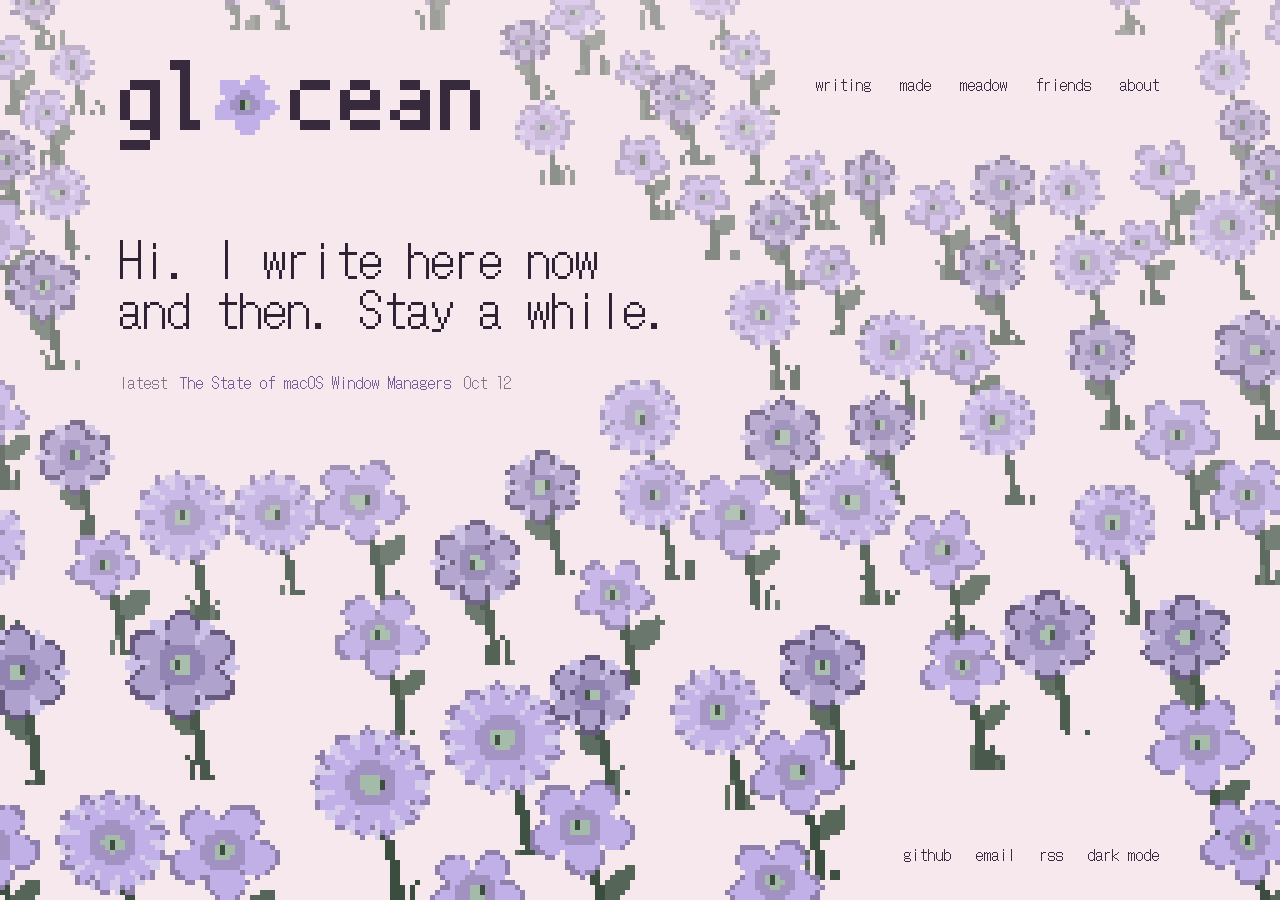
==== commit 25714125: "footer: link email" ====
--- a/index.html
+++ b/index.html
@@ -49,7 +49,7 @@
 
       <footer class="foot">
         <a href="https://github.com/gloceandotdev" target="_blank" rel="noopener">github</a>
-        <span class="muted">email</span>
+        <a href="mailto:hi@glocean.dev">email</a>
         <a href="/feed.xml">rss</a>
         <button type="button" class="theme" hidden>light mode</button>
       </footer>
